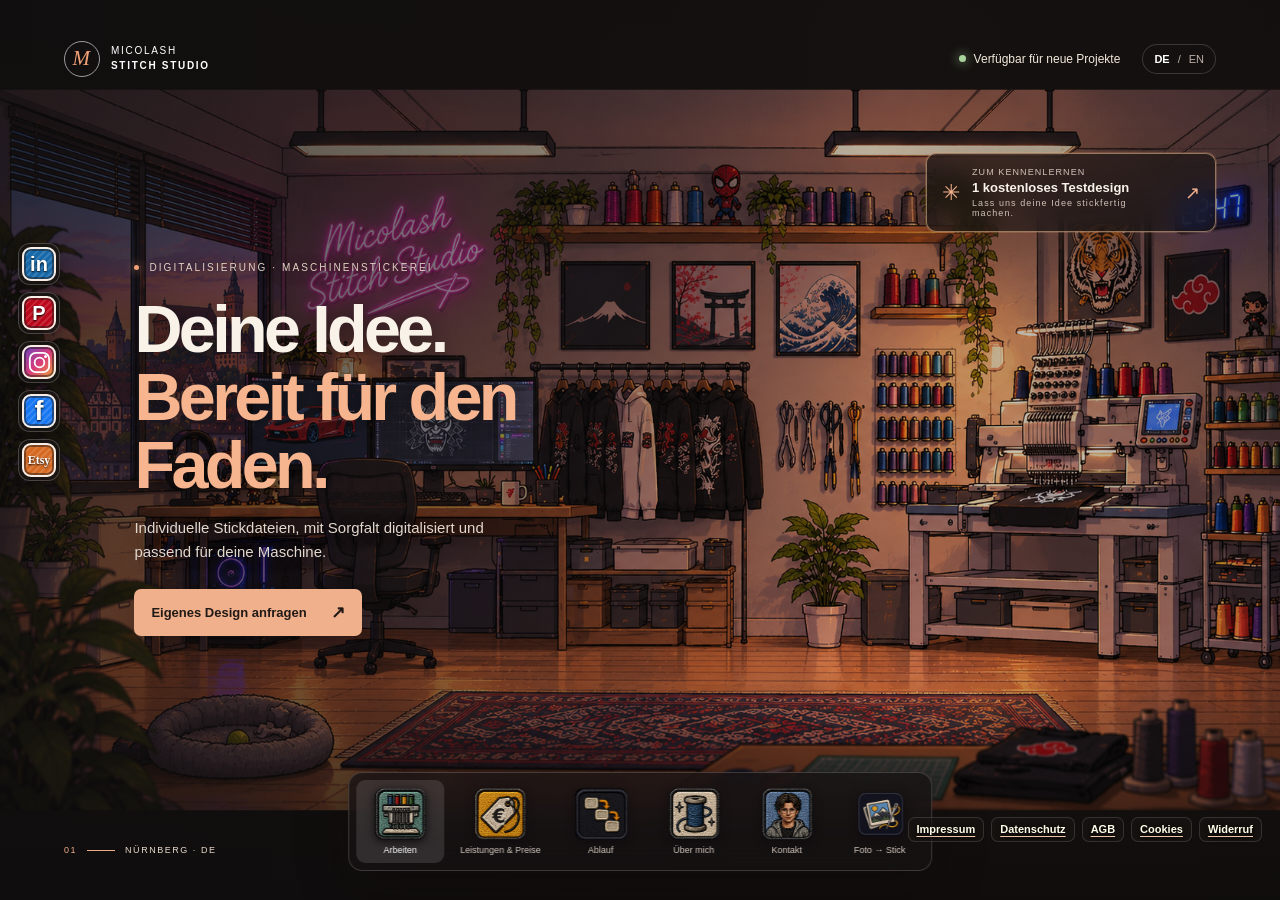
==== concept-mockup/index.html @ da2927a8 "Initial import: site mockup, living-scene layers and preview - concept-mockup: current one-page site" ====
<!doctype html>
<html lang="de">
<head>
  <meta charset="utf-8">
  <meta name="viewport" content="width=device-width, initial-scale=1">
  <meta name="theme-color" content="#171310">
  <title>Micolash Stitch Studio — Konzept</title>
  <link rel="stylesheet" href="styles.css">
  <link rel="stylesheet" href="styles-overrides.css">
</head>
<body>
  <main class="scene" id="scene">
    <div class="room" aria-hidden="true"><div class="room-blur"></div><div class="studio-stage"><img class="room-full" src="assets/background/studio-background.png" alt=""></div></div>
    <div class="shade" aria-hidden="true"></div>
    <div class="topline">
      <a class="wordmark" href="#home" aria-label="Micolash Stitch Studio Startseite"><span class="mark">M</span><span>MICOLASH<br><b>STITCH STUDIO</b></span></a>
      <div class="top-actions">
        <span class="availability"><i></i><span data-t="available">Verfügbar für neue Projekte</span></span>
        <div class="language" aria-label="Sprache"><button class="selected" data-lang="de">DE</button><span>/</span><button data-lang="en">EN</button></div>
      </div>
    </div>

    <section class="intro" id="home">
      <p class="eyebrow"><span></span><span data-t="eyebrow">DIGITALISIERUNG · MASCHINENSTICKEREI</span></p>
      <h1 data-t="headline">Deine Idee.<br><em>Bereit für den Faden.</em></h1>
      <p class="intro-copy" data-t="subhead">Individuelle Stickdateien, mit Sorgfalt digitalisiert und passend für deine Maschine.</p>
      <button class="primary" data-open="contact"><span data-t="order">Eigenes Design anfragen</span><span>↗</span></button>
    </section>

    <button class="free-card" data-open="contact"><span class="free-icon">✳</span><span><small data-t="freeLabel">ZUM KENNENLERNEN</small><b data-t="freeTitle">1 kostenloses Testdesign</b><small data-t="freeText">Lass uns deine Idee stickfertig machen.</small></span><span class="free-arrow">↗</span></button>

    <nav class="dock" aria-label="Hauptnavigation">
      <button class="dock-item active" data-open="works"><img src="assets/icons/2db3474dd83dc008413b77b8525d498c.png" alt=""><span data-t="works">Arbeiten</span></button>
      <button class="dock-item" data-open="services"><img src="assets/icons/c50bc0c6f09d253034b48694b7ebf952.png" alt=""><span data-t="services">Leistungen & Preise</span></button>
      <button class="dock-item" data-open="process"><img class="process-icon" src="assets/process-embroidered.png" alt=""><span data-t="process">Ablauf</span></button>
      <button class="dock-item" data-open="about"><img src="assets/icons/7015749976adc6f18ce9dacea4be2a74.png" alt=""><span data-t="about">Über mich</span></button>
      <button class="dock-item" data-open="contact"><img src="assets/icons/c3d8fb4c38a3efb2a2f9946944c42ec9.png" alt=""><span data-t="contact">Kontakt</span></button>
      <button class="dock-item" data-open="compare"><img src="assets/icons/24b950e35aa0ed92f76a4b50237b5fc9.png" alt=""><span data-t="photoStitch">Foto → Stick</span></button>
    </nav>

    <aside class="socials" aria-label="Social Media">
      <a href="http://www.linkedin.com/in/mykola-osypchuk-356829b1" aria-label="LinkedIn"><span class="social-patch linkedin"><b>in</b></span><span class="social-name">LinkedIn</span></a>
      <a href="https://www.pinterest.com/MicolashStitchStudio" aria-label="Pinterest"><span class="social-patch pinterest"><b>P</b></span><span class="social-name">Pinterest</span></a>
      <a href="https://www.instagram.com/micolash.stitch.studio/" aria-label="Instagram"><span class="social-patch instagram"><svg viewBox="0 0 48 48" aria-hidden="true"><rect x="8" y="8" width="32" height="32" rx="10"/><circle cx="24" cy="24" r="8"/><circle class="dot" cx="34" cy="14" r="2.5"/></svg></span><span class="social-name">Instagram</span></a>
      <a href="https://www.facebook.com/" aria-label="Facebook"><span class="social-patch facebook"><b>f</b></span><span class="social-name">Facebook</span></a>
      <a href="https://www.etsy.com/" aria-label="Etsy"><span class="social-patch etsy"><b>Etsy</b></span><span class="social-name">Etsy</span></a>
    </aside>
    <div class="signature"><span>01</span><i></i><span data-t="location">NÜRNBERG · DE</span></div>
    <nav class="legal-links" aria-label="Rechtliche Informationen"><button data-legal="impressum">Impressum</button><button data-legal="privacy">Datenschutz</button><button data-legal="terms">AGB</button><button data-legal="cookies">Cookies</button><button data-legal="withdrawal">Widerruf</button></nav>

    <div class="window-wrap" aria-live="polite"></div>
  </main>
  <script src="script.js"></script>
</body>
</html>
---- concept-mockup/styles.css ----
:root{--ink:#f8f2e9;--muted:#c6b9aa;--accent:#f3a077;--glass:rgba(25,21,20,.77);--line:rgba(255,245,231,.17)}
*{box-sizing:border-box}html,body{margin:0;width:100%;height:100%;overflow:hidden;background:#171310;color:var(--ink);font-family:'Segoe UI',Arial,sans-serif}button,a{font:inherit;color:inherit}button{cursor:pointer}.scene{position:relative;width:100%;height:100%;min-height:500px;overflow:hidden;isolation:isolate}.room,.shade{position:absolute;inset:0}.room{z-index:-2;background:url('assets/background/studio-background.png') center 57%/cover no-repeat;transform:scale(1.015)}.shade{z-index:-1;background:linear-gradient(90deg,rgba(15,13,14,.72) 0%,rgba(15,13,14,.48) 34%,rgba(15,13,14,.10) 68%,rgba(15,13,14,.28) 100%),linear-gradient(0deg,rgba(13,11,11,.75),transparent 26%,rgba(13,11,11,.25))}.topline{position:absolute;left:5vw;right:5vw;top:4.5vh;display:flex;align-items:center;justify-content:space-between}.wordmark{display:flex;align-items:center;gap:11px;text-decoration:none;font-size:10px;letter-spacing:.17em;line-height:1.45;color:#fff}.wordmark b{font-weight:700}.mark{width:36px;height:36px;border:1px solid rgba(255,255,255,.58);border-radius:50%;display:grid;place-items:center;font:italic 21px Georgia;color:var(--accent)}.top-actions{display:flex;align-items:center;gap:22px}.availability{display:flex;align-items:center;gap:8px;font-size:12px;color:#f3e8dc}.availability i,.eyebrow span:first-child{width:7px;height:7px;border-radius:50%;background:#a9d49c;box-shadow:0 0 12px #a9d49c}.language{display:flex;align-items:center;gap:8px;padding:8px 11px;border:1px solid var(--line);border-radius:99px;background:rgba(22,18,18,.46);font-size:11px;color:#bfb2a7}.language button{border:0;background:none;padding:0;color:inherit}.language .selected{color:#fff;font-weight:700}.intro{position:absolute;left:10.5vw;top:28%;width:min(510px,48vw);text-shadow:0 2px 18px rgba(0,0,0,.38)}.eyebrow{display:flex;align-items:center;gap:10px;font-size:10px;letter-spacing:.21em;color:#e0d1c2}.eyebrow span:first-child{width:5px;height:5px;background:var(--accent);box-shadow:0 0 10px var(--accent)}h1{font:600 clamp(42px,5.2vw,76px)/1.02 Manrope,sans-serif;letter-spacing:-.055em;margin:23px 0 16px}h1 em{color:#f6b58e;font-style:normal}.intro-copy{max-width:390px;color:#e3d8ce;font-size:15px;line-height:1.65;margin:0 0 24px}.primary{display:flex;align-items:center;gap:24px;padding:13px 17px;border:0;border-radius:7px;background:#f1b08c;color:#211916;font-size:13px;font-weight:700;box-shadow:0 8px 32px #160d0b42}.primary span:last-child{font-size:17px}.free-card{position:absolute;right:5vw;top:17vh;display:flex;align-items:center;gap:12px;text-align:left;padding:13px 15px;border:1px solid rgba(255,225,205,.28);border-radius:10px;background:rgba(28,22,21,.66);backdrop-filter:blur(12px);box-shadow:0 12px 36px #170b0b38;max-width:290px}.free-card>span:nth-child(2){display:grid;gap:3px}.free-card small{font-size:9px;letter-spacing:.12em;color:#d2c2b7}.free-card b{font-size:13px}.free-icon{color:#f5b18d;font-size:22px}.free-arrow{font-size:18px;color:#f5b18d;margin-left:3px}.dock{position:absolute;left:50%;bottom:3.2vh;transform:translateX(-50%);display:flex;gap:5px;padding:7px;border:1px solid rgba(255,244,230,.18);border-radius:14px;background:rgba(22,19,20,.78);backdrop-filter:blur(18px);box-shadow:0 14px 50px #10090962}.dock-item{min-width:93px;display:flex;flex-direction:column;align-items:center;justify-content:center;gap:5px;padding:8px 11px;border:0;border-radius:9px;background:transparent;color:#d5c9bf;font-size:10px;white-space:nowrap;transition:.2s}.dock-item:hover,.dock-item.active{background:rgba(255,255,255,.12);color:#fff}.dock-icon{font-size:20px;color:#f2b08c}.socials{position:absolute;right:5vw;top:40%;display:flex;align-items:center;flex-direction:column;gap:8px}.social-toggle,.social-list a{width:39px;height:39px;border:1px solid var(--line);border-radius:50%;display:grid;place-items:center;background:rgba(25,21,20,.72);backdrop-filter:blur(12px);text-decoration:none;color:#f5c5a5}.social-toggle{font-size:20px}.social-list{display:grid;gap:7px;overflow:hidden;max-height:0;opacity:0;transform:translateY(-7px);transition:.25s}.socials.open .social-list{max-height:180px;opacity:1;transform:none}.social-list a{font-size:11px;font-weight:700}.signature{position:absolute;left:5vw;bottom:5vh;display:flex;align-items:center;gap:10px;color:#e8d9ca;font-size:9px;letter-spacing:.17em}.signature span:first-child{color:#f0ad89}.signature i{width:28px;height:1px;background:#f0ad89}.window-wrap{position:absolute;inset:0;pointer-events:none}.panel{pointer-events:auto;position:absolute;left:50%;top:50%;transform:translate(-50%,-50%);width:min(76vw,1100px);height:min(76vh,760px);min-width:min(550px,94vw);min-height:400px;display:flex;flex-direction:column;border:1px solid rgba(255,239,221,.22);border-radius:16px;overflow:hidden;background:rgba(27,23,23,.94);backdrop-filter:blur(24px);box-shadow:0 35px 100px #090707aa;color:#f6eee5;animation:rise .26s ease both}.panel.minimized{height:48px;min-height:48px;top:auto;bottom:12vh;transform:translateX(-50%)}.panel.minimized .panel-content{display:none}.panel.maximized{width:94vw;height:91vh}.panel-head{height:48px;flex:none;display:flex;align-items:center;gap:14px;padding:0 16px;border-bottom:1px solid rgba(255,255,255,.1);background:rgba(255,255,255,.035)}.traffic{display:flex;gap:7px}.traffic button{width:11px;height:11px;padding:0;border:0;border-radius:50%}.close{background:#ef766f}.min{background:#e8bd61}.max{background:#88c889}.panel-title{font-size:12px;color:#e8dbce}.panel-content{padding:clamp(20px,4vw,42px);overflow:auto;flex:1}.panel-content h2{font:600 clamp(28px,3vw,42px)/1.1 Manrope;margin:0 0 10px;letter-spacing:-.04em}.panel-content>p{color:#c5b8ad;line-height:1.55;margin:0 0 25px}.folder-grid{display:grid;grid-template-columns:repeat(4,1fr);gap:13px}.folder{min-height:115px;padding:16px;border:1px solid rgba(255,255,255,.11);border-radius:12px;background:rgba(255,255,255,.045);text-align:left;display:flex;flex-direction:column;justify-content:space-between}.folder:hover{background:rgba(244,173,136,.12);border-color:#f2b08c77}.folder i{font-style:normal;font-size:26px;color:#f2b08c}.folder b{font-size:13px}.folder small{color:#a99a8e;font-size:10px}.price-grid{display:grid;grid-template-columns:repeat(3,1fr);gap:13px}.price-card{padding:18px;border:1px solid rgba(255,255,255,.13);border-radius:12px;background:rgba(255,255,255,.04)}.price-card small{color:#f2b08c;letter-spacing:.08em;text-transform:uppercase;font-size:10px}.price-card h3{font-size:18px;margin:13px 0 6px}.price-card strong{font:600 27px Manrope}.price-card p{color:#c5b8ad;font-size:12px;line-height:1.55}.steps{display:grid;grid-template-columns:repeat(4,1fr);gap:12px}.step{border-top:1px solid #f2b08c;padding-top:12px}.step b{display:block;font:500 25px Manrope;color:#f2b08c;margin-bottom:14px}.step strong{display:block;margin-bottom:7px}.step p{font-size:12px;line-height:1.5;color:#c5b8ad}.contact-form{display:grid;grid-template-columns:1fr 1fr;gap:12px}.contact-form label{display:grid;gap:6px;color:#d8c9bc;font-size:11px}.contact-form input,.contact-form textarea,.contact-form select{width:100%;padding:12px;border:1px solid #ffffff26;border-radius:8px;background:#201b1b;color:white;font:inherit}.contact-form textarea{min-height:90px;resize:vertical}.contact-form .wide{grid-column:1/-1}.contact-form button{justify-self:start;padding:12px 19px;border:0;border-radius:8px;background:#f1b08c;color:#211916;font-weight:700}.form-note{color:#ab9c90;font-size:11px;margin:0}.about-copy{max-width:680px;font-size:15px;line-height:1.8;color:#d8cbc0}@keyframes rise{from{opacity:0;translate:0 10px}to{opacity:1;translate:0 0}}
@media(max-width:700px){.room{background-position:53% center}.shade{background:linear-gradient(90deg,#171314aa,#17131444),linear-gradient(0deg,#130f10dd,transparent 55%)}.topline{left:17px;right:17px;top:17px}.mark{width:31px;height:31px}.availability{display:none}.intro{left:7vw;top:29%;width:86vw}h1{font-size:clamp(36px,10vw,62px);margin:16px 0 11px}.intro-copy{font-size:12px;max-width:290px;margin-bottom:16px}.primary{padding:11px 14px;font-size:12px}.free-card{top:76px;right:16px;bottom:auto;left:16px;max-width:none;padding:9px 12px}.free-card small{font-size:8px}.free-card b{font-size:11px}.free-icon{font-size:19px}.dock{bottom:10px;width:calc(100% - 18px);justify-content:space-around;gap:0;padding:5px;border-radius:12px}.dock-item{min-width:0;flex:1;padding:7px 3px;font-size:8px}.dock-icon{font-size:18px}.socials{right:17px;top:17px}.social-toggle,.social-list a{width:34px;height:34px}.socials.open{top:17px;right:60px;flex-direction:row}.socials.open .social-list{display:flex;max-height:none;opacity:1;transform:none}.signature{display:none}.panel{width:94vw;height:80vh;min-width:0;min-height:0;top:49%;border-radius:13px}.panel.maximized{width:97vw;height:88vh}.panel.minimized{bottom:78px}.panel-content{padding:23px 18px}.folder-grid{grid-template-columns:repeat(2,1fr);gap:9px}.folder{min-height:90px;padding:12px}.price-grid{grid-template-columns:1fr;gap:9px}.price-card{padding:12px}.price-card h3{margin:7px 0 3px}.price-card p{margin:5px 0}.steps{grid-template-columns:repeat(2,1fr)}.contact-form{grid-template-columns:1fr}.contact-form .wide{grid-column:auto}}
@media(prefers-reduced-motion:reduce){*,*::before,*::after{animation-duration:.01ms!important;transition-duration:.01ms!important;scroll-behavior:auto!important}}
---- concept-mockup/styles-overrides.css ----
/* Review-round adjustments: legacy embroidered icons, comparison window and legal links. */
.room{z-index:0;background:none;overflow:hidden}
.studio-stage{position:absolute;right:0;top:50%;width:min(100vw,177.68vh);height:min(100vh,56.34vw);transform:translateY(-50%);overflow:hidden}
.shade{z-index:1}
.topline,.intro,.free-card,.dock,.socials,.signature,.legal-links{z-index:2}
.socials{position:absolute;z-index:4;left:18px;right:auto;top:27%;display:flex;flex-direction:column;gap:7px}
.socials>a{display:flex;align-items:center;gap:8px;width:42px;height:42px;padding:3px;border:1px solid #ffffff35;border-radius:12px;background:rgba(25,21,20,.72);box-shadow:0 6px 15px #130b0a60;backdrop-filter:blur(9px);text-decoration:none;overflow:hidden;transition:width .2s,transform .2s}
.socials>a:hover,.socials>a:focus-visible{width:132px;transform:translateX(3px);outline:2px solid #f5b18d}
.social-patch{flex:none;width:34px;height:34px;border:2px solid #f8eee5;border-radius:9px;display:grid;place-items:center;color:#fff;box-shadow:inset 0 0 0 2px #21191680;background-image:repeating-linear-gradient(135deg,#ffffff22 0 2px,transparent 2px 5px)}
.social-patch b{font:bold 20px Arial,sans-serif;text-shadow:0 1px 2px #000}.social-patch.linkedin{background-color:#1769aa}.social-patch.pinterest{background-color:#bd081c}.social-patch.instagram{background:linear-gradient(135deg,#6c45c4,#d83b78 52%,#f3a33b)}.social-patch.instagram svg{width:29px;height:29px;fill:none;stroke:white;stroke-width:3}.social-patch.instagram .dot{fill:white;stroke:none}.social-patch.facebook{background-color:#1877f2}.social-patch.facebook b{font-size:27px}.social-patch.etsy{background-color:#d66a22}.social-patch.etsy b{font:700 12px Georgia}.social-name{font-size:11px;font-weight:700;white-space:nowrap;color:#fff}
.dock-item img{width:52px;height:52px;object-fit:contain;filter:drop-shadow(0 2px 4px #100b0e)}.dock-icon.stitch-icon{width:52px;height:52px;border:2px dashed #efad88;border-radius:15px;display:grid;place-items:center;font-size:37px;color:#efad88;text-shadow:1px 1px #683d37,-1px -1px #fff2}.dock-item{min-width:88px}.dock-item>span:last-child{font-size:9px}.dock-item:hover img,.dock-item:focus-visible img{filter:drop-shadow(0 0 8px #f2b08c)}
.free-card{isolation:isolate;overflow:hidden;border-color:#f4c39788;box-shadow:0 0 0 1px #f1aa7933,0 8px 35px #f1a27325,0 12px 36px #170b0b38;animation:free-pulse 3.2s ease-in-out infinite}.free-card::after{content:"";position:absolute;z-index:-1;top:-40%;bottom:-40%;left:-70%;width:36%;transform:rotate(20deg);background:linear-gradient(90deg,transparent,#fff6,transparent);animation:free-shine 5s ease-in-out infinite}.free-icon{animation:free-spark 2s ease-in-out infinite alternate}@keyframes free-pulse{50%{box-shadow:0 0 0 3px #f1aa7933,0 0 32px #f1a27350,0 12px 36px #170b0b38}}@keyframes free-shine{0%,65%{left:-70%}100%{left:140%}}@keyframes free-spark{to{transform:rotate(35deg) scale(1.14)}}
.comparison{display:grid;gap:13px;max-width:650px;margin:auto}.comparison-visual{position:relative;aspect-ratio:1.1;overflow:hidden;border:1px solid #ffffff30;border-radius:14px;background:#171515}.comparison-visual img{position:absolute;inset:0;width:100%;height:100%;object-fit:contain}.comparison-before{position:absolute;inset:0;width:100%;height:100%;overflow:hidden;clip-path:inset(0 calc(100% - var(--wipe,50%)) 0 0);border-right:2px solid #f3b08d}.comparison-range{width:100%;accent-color:#f3b08d}.comparison-tags{display:flex;justify-content:space-between;font-size:11px;color:#e9d8c9}.comparison-tabs,.legal-tabs{display:flex;flex-wrap:wrap;gap:7px;margin-bottom:14px}.comparison-tabs button,.legal-tabs button{border:1px solid #ffffff28;border-radius:99px;background:#ffffff0c;color:#eee;padding:8px 11px;font-size:11px;cursor:pointer}.comparison-tabs button.active,.legal-tabs button.active{background:#f2b08c;color:#211916;border-color:#f2b08c}.legal-notice{padding:14px;border:1px dashed #f2b08c77;border-radius:10px;color:#decfc2;font-size:13px;line-height:1.6}
.legal-links{position:absolute;right:18px;bottom:6.5vh;z-index:4;display:flex;gap:12px}.legal-links button{border:0;padding:4px 0;background:none;color:#f4e9deaa;font-size:9px;text-decoration:underline;text-underline-offset:3px;cursor:pointer}.legal-links button:hover{color:#fff}
@media(max-width:700px){.socials{left:8px;top:41%;gap:5px}.socials>a{width:35px;height:35px;padding:2px;border-radius:9px}.socials>a:hover,.socials>a:focus-visible{width:35px;transform:none}.social-patch{width:29px;height:29px;border-radius:7px}.social-patch.instagram svg{width:24px;height:24px}.social-name{display:none}.intro{left:12vw;width:81vw}.dock{width:calc(100% - 8px);bottom:7px;gap:0;padding:3px}.dock-item{min-width:0;flex:1;padding:5px 1px}.dock-item img,.dock-icon.stitch-icon{width:34px;height:34px}.dock-icon.stitch-icon{font-size:25px}.dock-item>span:last-child{font-size:7px}.legal-links{left:50%;right:auto;bottom:72px;transform:translateX(-50%);gap:9px;white-space:nowrap}.legal-links button{font-size:8px}}
@media(prefers-reduced-motion:reduce){.free-card,.free-icon,.free-card::after{animation:none!important}}

/* Interaction refinements from the supplied screenshots. */
.window-wrap{z-index:10}
.room{transform:none;background:none;overflow:hidden}
.room-blur{display:none}
.room-full{position:absolute;inset:0;width:100%;height:100%;object-fit:contain;object-position:center}
.process-icon{mix-blend-mode:normal;transform:none;filter:drop-shadow(0 2px 4px #100b0e)}
.panel-close-text{margin-left:auto;padding:8px 12px;border:0;border-radius:7px;background:transparent;color:#fff;font-size:12px;font-weight:700;cursor:pointer}
.panel-close-text:hover,.panel-close-text:focus-visible{background:#ffffff16;color:#ffd7bf;outline:1px solid #ffffff32}
.traffic .min{display:block;width:14px;height:14px;border-radius:50%;background:#febc2e;pointer-events:none}
.comparison-panel .panel-content{display:flex;flex-direction:column;overflow:hidden;padding:10px 14px 14px;min-height:0}
.comparison-panel .panel-content>h2,.comparison-panel .panel-content>p{display:none}
.comparison-panel .comparison{flex:1;min-height:0;width:100%;max-width:none;grid-template-rows:auto minmax(0,1fr);gap:9px}
.comparison-panel .comparison-visual{width:100%;height:100%;min-height:0;aspect-ratio:auto;isolation:isolate}
.comparison-panel{width:min(70vw,120vh);height:80vh;max-width:90vw;max-height:88vh}
.comparison-panel .comparison-tabs{gap:10px;margin-bottom:4px}
.comparison-panel .comparison-tabs button{min-height:48px;padding:12px 19px;font-size:14px;font-weight:700}
.comparison-panel .comparison{gap:7px}
.comparison-panel .comparison-before{z-index:2}
.comparison-labels{position:absolute;z-index:4;top:14px;left:14px;right:14px;display:flex;justify-content:space-between;pointer-events:none}
.comparison-labels span{padding:8px 13px;border:1px solid #ffffff32;border-radius:99px;background:#211d25e8;color:#fff;font-size:12px;font-weight:700;box-shadow:0 3px 12px #0005}
.comparison-handle{position:absolute;z-index:5;left:var(--wipe,50%);top:0;bottom:0;width:0;border-left:2px dashed #fff;transform:translateX(-1px);pointer-events:none}
.comparison-handle span{position:absolute;left:50%;top:50%;display:grid;place-items:center;width:42px;height:54px;transform:translate(-50%,-50%);border:2px solid #fff;border-radius:50%;background:#fff;color:#26232c;font-size:19px;box-shadow:0 2px 10px #0007}
.comparison-range{position:absolute;z-index:6;inset:0;width:100%;height:100%;opacity:0;cursor:ew-resize;touch-action:none}
.comparison-tabs{justify-content:center}
.panel{width:min(98.8vw,1430px);height:min(98.8vh,988px)}
.panel.maximized{width:99vw;height:98vh}
.traffic{display:flex;gap:7px}
.traffic button{position:relative;width:14px;height:14px;padding:0;border:0;border-radius:50%;transition:transform .16s ease,box-shadow .16s ease}
.traffic button:hover,.traffic button:focus-visible{transform:scale(1.18);outline:none}
.traffic .close{background:#ff5f57}.traffic .min{background:#febc2e}.traffic .max{background:#28c840}
.traffic .close:hover{box-shadow:0 0 0 4px #ff5f5733}.traffic .min:hover{box-shadow:0 0 0 4px #febc2e33}.traffic .max:hover{box-shadow:0 0 0 4px #28c84033}
.traffic button::after{position:absolute;inset:0;display:grid;place-items:center;color:#54241f;font:700 9px/1 Arial,sans-serif;opacity:0;transition:opacity .12s}
.traffic .close::after{content:'×'}.traffic .min::after{content:'−'}.traffic .max::after{content:'+'}.traffic:hover button::after{opacity:.9}
.traffic button::after{opacity:.9}
.socials>a{position:relative;width:42px;min-width:42px;overflow:visible;transition:none}
.socials>a:hover,.socials>a:focus-visible{width:42px;transform:none;outline:none}
.social-patch{transition:transform .18s ease,box-shadow .18s ease}
.socials>a:hover .social-patch,.socials>a:focus-visible .social-patch{transform:scale(1.08);box-shadow:inset 0 0 0 2px #21191680,0 0 0 2px #f4c397,0 0 14px #f5b18d80}
.social-name{position:absolute;left:49px;top:50%;z-index:5;transform:translate(-4px,-50%);padding:7px 10px;border:1px solid #ffffff30;border-radius:8px;background:rgba(25,21,20,.94);box-shadow:0 7px 16px #10090966;opacity:0;pointer-events:none;transition:opacity .16s ease,transform .16s ease}
.socials>a:hover .social-name,.socials>a:focus-visible .social-name{opacity:1;transform:translate(0,-50%)}
.dock-item{transform-origin:50% 100%;transition:transform .2s cubic-bezier(.2,.9,.3,1.25),background .2s,box-shadow .2s}
.dock-item:hover,.dock-item:focus-visible{transform:translateY(-7px) scale(1.09);box-shadow:0 0 18px #f2b08c25;z-index:2}
.dock-item:has(+.dock-item:hover),.dock-item:hover+.dock-item{transform:translateY(-3px) scale(1.035)}
.dock-item img{transition:filter .2s,transform .2s cubic-bezier(.2,.9,.3,1.25)}
.legal-links{gap:7px}
.legal-links button{padding:6px 8px;border:1px solid #fff2;border-radius:7px;background:#1a1412a6;color:#fffde9;font-size:11px;font-weight:600;line-height:1;text-shadow:0 1px 5px #000;text-decoration-color:#ffd8ba}
.legal-links button:hover,.legal-links button:focus-visible{background:#35251fcf;color:#fff;outline:1px solid #f4c397}
@media(max-width:700px){.panel{width:97vw;height:92vh}.panel.maximized{width:99vw;height:96vh}.traffic button{width:14px;height:14px}.socials>a{width:35px;min-width:35px}.social-name{left:42px}.intro{left:55px;width:calc(100% - 68px)}h1{font-size:clamp(32px,9vw,56px)}.dock-item:hover,.dock-item:focus-visible{transform:translateY(-5px) scale(1.07)}.dock-item:has(+.dock-item:hover),.dock-item:hover+.dock-item{transform:translateY(-2px) scale(1.025)}.legal-links{gap:3px}.legal-links button{padding:6px 5px;font-size:10px}}
@media(prefers-reduced-motion:reduce){.dock-item,.dock-item img,.social-patch,.social-name,.traffic button{transition:none!important}}


/* Desktop dialogs use a comfortable windowed size instead of nearly filling the screen. */
.panel{width:70vw;height:70vh;max-width:90vw;max-height:88vh}
@media(min-width:1600px) and (min-height:900px){
  .topline{left:6vw;right:6vw;top:5vh}
  .wordmark{font-size:13px;gap:14px}.mark{width:44px;height:44px;font-size:25px}
  .availability{font-size:15px}.language{font-size:13px;padding:10px 14px}
  .intro{top:27%;width:min(900px,50vw)}.eyebrow{font-size:13px}
  h1{font-size:clamp(68px,5vw,132px);margin:28px 0 21px}
  .intro-copy{max-width:590px;font-size:21px;line-height:1.65;margin-bottom:30px}
  .primary{padding:18px 23px;font-size:16px;gap:30px}
  .free-card{max-width:380px;padding:17px 20px;gap:15px}.free-card small{font-size:11px}.free-card b{font-size:16px}.free-icon{font-size:28px}
  .dock{gap:8px;padding:11px;border-radius:17px}.dock-item{min-width:125px;padding:12px 15px;gap:8px}.dock-item img,.dock-icon.stitch-icon{width:68px;height:68px}.dock-icon.stitch-icon{font-size:48px}.dock-item>span:last-child{font-size:12px}
  .socials{left:24px;gap:10px}.socials>a{width:52px;height:52px;min-width:52px}.social-patch{width:44px;height:44px}.social-name{left:59px;font-size:13px}
  .legal-links{gap:10px}.legal-links button{font-size:13px;padding:8px 11px}
  .panel-head{height:60px}.traffic button,.traffic .min{width:18px;height:18px}.panel-title{font-size:16px}.panel-close-text{font-size:15px}
  .panel-content{padding:clamp(34px,3vw,68px)}.panel-content h2{font-size:clamp(40px,2.6vw,72px)}.panel-content>p{font-size:18px;margin-bottom:34px}
  .folder-grid,.price-grid{gap:18px}.folder{min-height:158px;padding:22px}.folder i{font-size:38px}.folder b{font-size:17px}.folder small{font-size:13px}
  .price-card{padding:25px}.price-card small{font-size:13px}.price-card h3{font-size:25px}.price-card strong{font-size:38px}.price-card p{font-size:16px}
  .steps{gap:22px}.step b{font-size:36px}.step strong{font-size:17px}.step p{font-size:15px}
  .contact-form label{font-size:15px}.comparison-panel .panel-content{padding:16px 22px}
}
@media(max-width:700px){.panel{width:97vw;height:92vh;max-width:97vw;max-height:94vh}.comparison-panel{width:94vw;height:84vh;max-width:94vw;max-height:90vh}.comparison-panel .comparison-tabs button{min-height:42px;padding:9px 13px;font-size:12px}}
/* Ultra-wide displays: preserve the full 16:9 artwork and use the left gutter for copy. */
@media(min-aspect-ratio:2/1){
  .room-full{object-position:right center}
  .dock{left:69%}
}
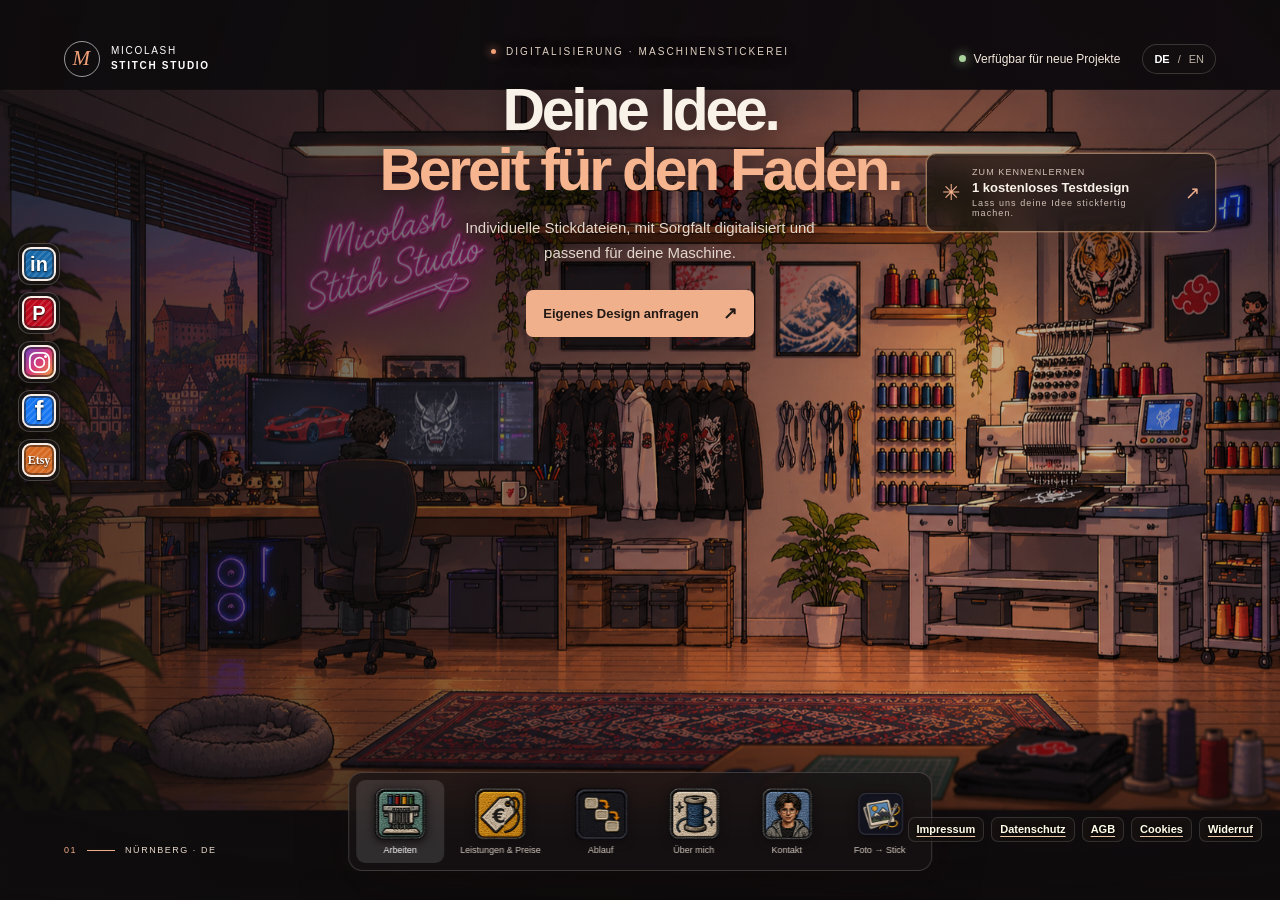
==== commit 087d79fb: "Integrate animated portfolio homepage" ====
--- a/concept-mockup/index.html
+++ b/concept-mockup/index.html
@@ -10,7 +10,7 @@
 </head>
 <body>
   <main class="scene" id="scene">
-    <div class="room" aria-hidden="true"><div class="room-blur"></div><div class="studio-stage"><img class="room-full" src="assets/background/studio-background.png" alt=""></div></div>
+    <iframe class="animated-scene" src="../animation/studio_animation_layers_v3/06_web_preview/index.html?nohud" title="Animierte Szene des Micolash Stitch Studios" aria-hidden="true" tabindex="-1"></iframe>
     <div class="shade" aria-hidden="true"></div>
     <div class="topline">
       <a class="wordmark" href="#home" aria-label="Micolash Stitch Studio Startseite"><span class="mark">M</span><span>MICOLASH<br><b>STITCH STUDIO</b></span></a>
--- a/concept-mockup/styles-overrides.css
+++ b/concept-mockup/styles-overrides.css
@@ -1,5 +1,6 @@
 /* Review-round adjustments: legacy embroidered icons, comparison window and legal links. */
-.room{z-index:0;background:none;overflow:hidden}
+.animated-scene{position:absolute;inset:0;width:100%;height:100%;border:0;z-index:0;pointer-events:none}
+.room{display:none}
 .studio-stage{position:absolute;right:0;top:50%;width:min(100vw,177.68vh);height:min(100vh,56.34vw);transform:translateY(-50%);overflow:hidden}
 .shade{z-index:1}
 .topline,.intro,.free-card,.dock,.socials,.signature,.legal-links{z-index:2}
@@ -14,6 +15,21 @@
 .legal-links{position:absolute;right:18px;bottom:6.5vh;z-index:4;display:flex;gap:12px}.legal-links button{border:0;padding:4px 0;background:none;color:#f4e9deaa;font-size:9px;text-decoration:underline;text-underline-offset:3px;cursor:pointer}.legal-links button:hover{color:#fff}
 @media(max-width:700px){.socials{left:8px;top:41%;gap:5px}.socials>a{width:35px;height:35px;padding:2px;border-radius:9px}.socials>a:hover,.socials>a:focus-visible{width:35px;transform:none}.social-patch{width:29px;height:29px;border-radius:7px}.social-patch.instagram svg{width:24px;height:24px}.social-name{display:none}.intro{left:12vw;width:81vw}.dock{width:calc(100% - 8px);bottom:7px;gap:0;padding:3px}.dock-item{min-width:0;flex:1;padding:5px 1px}.dock-item img,.dock-icon.stitch-icon{width:34px;height:34px}.dock-icon.stitch-icon{font-size:25px}.dock-item>span:last-child{font-size:7px}.legal-links{left:50%;right:auto;bottom:72px;transform:translateX(-50%);gap:9px;white-space:nowrap}.legal-links button{font-size:8px}}
 @media(prefers-reduced-motion:reduce){.free-card,.free-icon,.free-card::after{animation:none!important}}
+
+/* Keep the hero copy clear of the animated studio. */
+.intro{top:23%}
+h1{font-size:clamp(38px,4.6vw,68px)}
+@media(max-width:700px){.intro{top:20%;left:10vw;width:80vw}h1{font-size:clamp(32px,8.4vw,50px);margin:14px 0 12px}}
+
+/* Center the hero at the top of the studio scene. */
+.intro{top:4%;left:50%;width:min(680px,58vw);transform:translateX(-50%);text-align:center}
+.eyebrow{justify-content:center}
+.intro-copy{margin-left:auto;margin-right:auto}
+.primary{margin-left:auto;margin-right:auto}
+@media(max-width:700px){
+  .intro{top:4%;left:50%;width:80vw;transform:translateX(-50%)}
+  .free-card{top:auto;right:auto;bottom:90px;left:50%;width:max-content;max-width:calc(100% - 78px);transform:translateX(-50%)}
+}
 
 /* Interaction refinements from the supplied screenshots. */
 .window-wrap{z-index:10}
